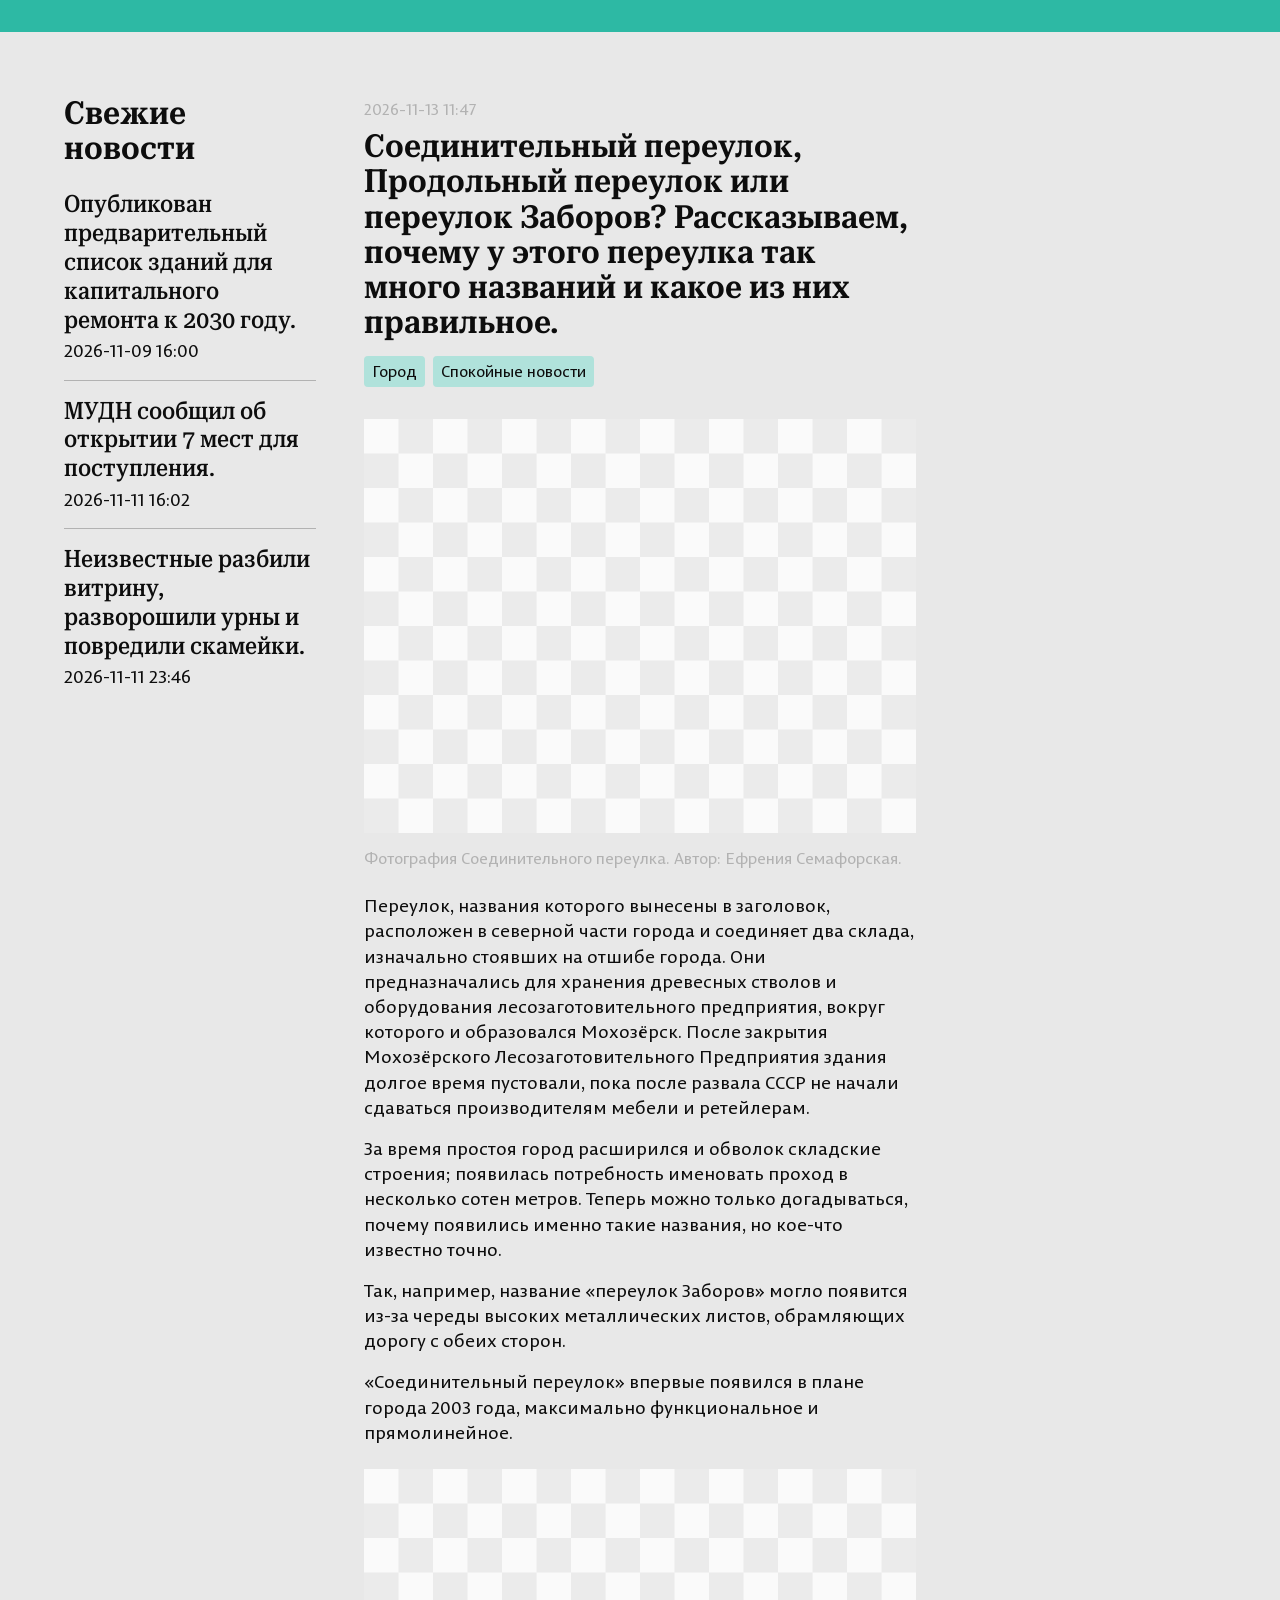
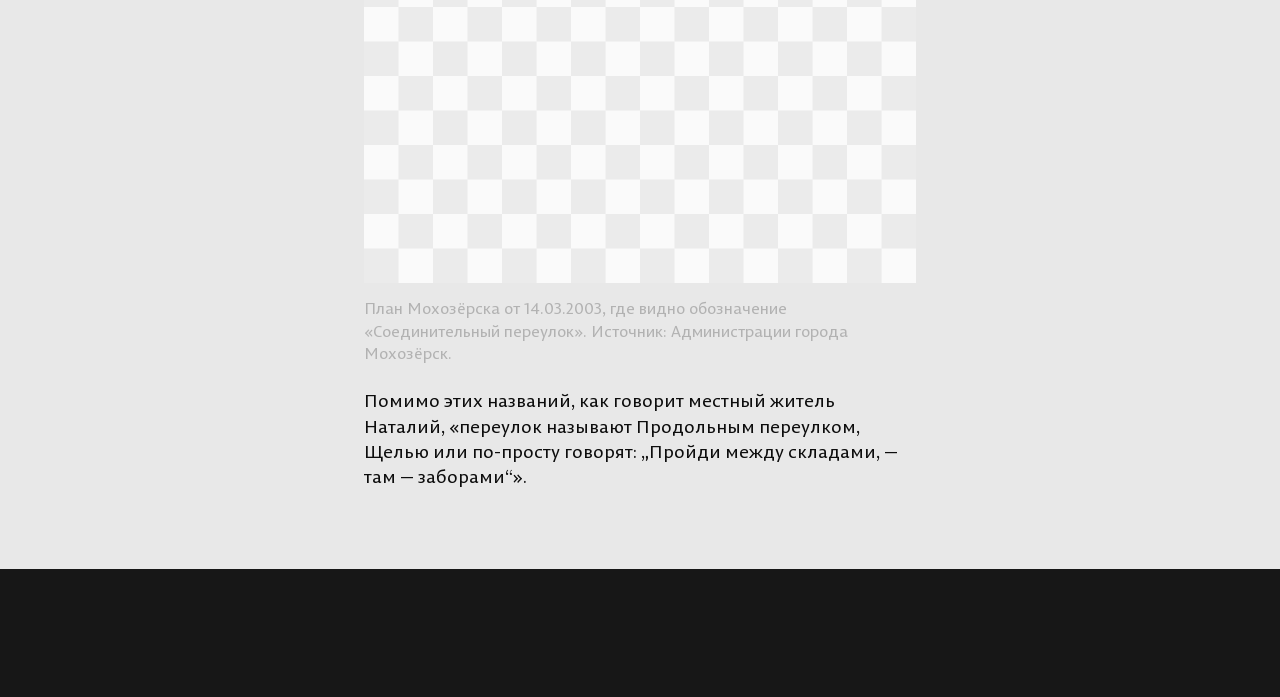
==== article.html @ 55c90ddc "Завершение скрипта, генерирующего содержимое статьи" ====
<!DOCTYPE html>
<html lang="ru">
    <head>
        <meta charset="UTF-8">
        <meta name="keywords" content="Мохозёрск, события, новости, INSERT_NAME">
        <meta name="description" content="Актуальная информация о происходящем в Мохозёрске">
        <meta name="author" content="INSERT_NAME">

        <title>INSERT_NAME | Лента новостей Мохозёрска</title>

        <link rel="preconnect" href="https://fonts  .googleapis.com">
        <link rel="preconnect" href="https://fonts.gstatic.com" crossorigin>
        <link href="https://fonts.googleapis.com/css2?family=Roboto+Serif:opsz,wdth,wght@8..144,50..150,100..900&display=swap" rel="stylesheet">

        <link rel="stylesheet" href="/css/global.css">
        <link rel="stylesheet" href="/css/layout.css">
        <link rel="stylesheet" href="/css/cards.css">
        <link rel="stylesheet" href="/css/pages/article.css">
    </head>
    <body class="body-text">
        <header class="header"></header>

        <div class="container">
            <main class="article">
                <hgroup class="article__description">
                    <time datetime="" class="article__date caption-text"></time>
                    <h1 class="article__h1 heading"></h1>
                    <div class="article__tags">
                        <template id="article-tag-template">
                            <a href="#" class="article__tag caption-text"></a>
                        </template>
                    </div>
                </hgroup>

                <template id="article-image-template">
                    <div class="article__image-container">
                        <img src="/data/images/card-cover-placeholder.png" alt="" loading="eager" class="article__image">
                        <p class="article__image-caption caption-text"></p>
                    </div>
                </template>

                <template id="article-paragraph-template">
                    <p class="article__p"></p>
                </template>

                <!-- <section class="linked-articles">
                    <h2 class="linked-articles__h2 heading">Больше по теме</h2>
                    <a href="#" class="card card_s">
                        <h3 class="card__title title-m">Организация, выполняющая функции (осуществляющая деятельность) СМИ города Мохозёрск, приостановила выполнение функций (осуществление деятельности) СМИ города Мохозёрск на время ночной фазы суток.</h3>
                        <time datetime="" class="card__date caption">61 минуту назад</time>
                    </a>
                    <a href="#" class="card card_s">
                        <h3 class="card__title title-m">Примерно 148 000 000 человек были прикончены в Соединительном переулке</h3>
                        <time datetime="" class="card__date caption">завтра</time>
                    </a>
                </section> -->
            </main>

            <aside class="aside">
                <template id="article-card-s-template">
                    <a href="#" class="card card_s">
                        <h3 class="card__title title-m"></h3>
                        <time datetime="" class="card__date caption"></time>
                    </a>
                </template>

                <h2 class="aside__h2 heading">Свежие новости</h2>
            </aside>
        </div>

        <footer class="footer"></footer>
        
        <script src="/js/api.js"></script>
        <script src="/js/news-columns.js"></script>
        <script src="/js/aside-feed-only.js"></script>
        <script src="/js/pages/article.js"></script>
    </body>
</html>
---- css/global.css ----
@font-face {
    font-family: 'PermianSansTypeface';
    src:
        local("PermianSansTypeface"),
        url('/data/permian-sans-typeface/PermianSansTypeface.woff2') format('woff2'),
        url('/data/permian-sans-typeface/PermianSansTypeface.woff') format('woff');
    font-weight: normal;
    font-style: normal;
    font-display: swap;
}

@font-face {
    font-family: 'PermianSansTypeface';
    src:
        local("PermianSansTypeface-Bold"),
        url('/data/permian-sans-typeface/PermianSansTypeface-Bold.woff2') format('woff2'),
        url('/data/permian-sans-typeface/PermianSansTypeface-Bold.woff') format('woff');
    font-weight: bold;
    font-style: normal;
    font-display: swap;
}

@font-face {
    font-family: 'PermianSansTypeface';
    src:
        local("PermianSansTypeface-Italic"),
        url('/data/permian-sans-typeface/PermianSansTypeface-Italic.woff2') format('woff2'),
        url('/data/permian-sans-typeface/PermianSansTypeface-Italic.woff') format('woff');
    font-weight: normal;
    font-style: italic;
    font-display: swap;
}

* {
    margin: 0;
    padding: 0;
    box-sizing: border-box;
}

:root {
    --text-dark: #0d0d0d;
    --text-light: #f2f2f2;
    --text-unimportant: #B2B2B2;

    --bg-dark: #171717;
    --bg-light: #e8e8e8;
    --bg-brand: #2DB9A4;
    --bg-brand-light: #B0E2DB;

    --unit-1: 4px;
    --unit-2: 8px;
    --unit-3: 16px;
    --unit-4: 24px;
    --unit-5: 32px;
    --unit-6: 48px;
    --unit-7: 64px;
    --unit-8: 128px;

    --accent-font: "Roboto Serif", serif;
    --main-font: "PermianSansTypeface", sans-serif;
}

body {
    background-color: var(--bg-light);
    color: var(--text-dark);
}

a {
    text-decoration: none;
}

img {
    width: 100%;
    object-fit: cover;
}

.heading {
    font-family: var(--accent-font);
    font-size: 32px;
    line-height: 110%;

    font-weight: 600;
    font-variation-settings: "wdth" 80;
}

.subheading {
    font-family: var(--accent-font);
    font-size: 20px;
    line-height: 120%;

    font-weight: 600;
    font-variation-settings: "wdth" 80;
}

.title-l {
    font-family: var(--accent-font);
    font-size: 40px;
    line-height: 110%;

    font-weight: 500;
    font-variation-settings: "wdth" 80;
}

.title-m {
    font-family: var(--accent-font);
    font-size: 24px;
    line-height: 120%;

    font-weight: 500;
    font-variation-settings: "wdth" 70;
}

.body-text {
    font-family: var(--main-font);
    font-size: 18px;
    line-height: 140%;
}

.caption-text {
    font-family: var(--main-font);
    font-size: 16px;
    line-height: 140%;

    color: var(--text-unimportant);
}

.functional-text {
    font-family: var(--main-font);
    font-size: 20px;
    line-height: 120%;
    font-weight: bold;
}
---- css/layout.css ----
/* HEADER */

.header {
    position: sticky;
    top: 0;

    display: grid;
    grid-template-columns: 1fr 2fr 1fr;
    gap: var(--unit-6);
    align-items: center;

    padding: var(--unit-3) var(--unit-7);

    background-color: var(--bg-brand);
    color: var(--text-light);
}

.header__ul {
    display: flex;
    gap: var(--unit-3);

    list-style: none;
}

.header__a {
    color: var(--text-light);
}

.search {
    display: flex;

    border-radius: var(--unit-1);
    background-color: white;
}

.search__input {
    flex-grow: 1;
    
    padding: var(--unit-1) var(--unit-2);
    border: none;

    background-color: transparent;
}

.search__input::placeholder {
    color: var(--text-unimportant);
}

.search__button {
    border: none;
    background-color: transparent;
}

/* FOOTER */

.footer {
    display: grid;
    grid-template-columns: 3fr 1fr;
    grid-template-rows: repeat(2);
    gap: var(--unit-4) var(--unit-6);

    padding: var(--unit-7);
    
    background-color: var(--bg-dark);
    color: var(--text-light);
}

.footer__a {
    color: var(--text-light);
}

.footer__ul {
    display: flex;
    gap: var(--unit-3);
    list-style: none;
}

.socials {
    display: flex;
    gap: var(--unit-2);
    flex-direction: row-reverse;
}

/* MAIN & ASIDE */

.container {
    padding: var(--unit-7);

    display: grid;
    grid-template-columns: repeat(4, 1fr);
    gap: var(--unit-6);
}

.main {
    grid-column: span 3;

    display: grid;
    grid-template-columns: repeat(3, 1fr);
    gap: var(--unit-6);
}

.aside {
    order: -1;

    display: flex;
    flex-direction: column;
    gap: var(--unit-3);
}

.aside__h2 {
    margin-bottom: var(--unit-2);
}
---- css/cards.css ----
.card_s {
    padding-bottom: var(--unit-3);
    border-bottom: 1px solid var(--text-unimportant);
}

.card_s:last-child {
    padding-bottom: 0;
    border-bottom: none;
}

.card_l {
    order: -1;

    grid-column-start: span 3;
    padding: var(--unit-4);

    display: flex;
    flex-direction: column;
    justify-content: end;
}

.card_l,
.card__image {
    width: 100%;
    aspect-ratio: 1 / 0.6;
    border-radius: var(--unit-2);
}

.card__title {
    margin-bottom: var(--unit-1);
}

.card__title,
.card__date {
    color: var(--text-dark);
}

.card__image {
    margin-bottom: var(--unit-3);
    object-fit: cover;
}
---- css/pages/article.css ----
.article {
    grid-column: span 2;
}

@media (max-width: 1200px) {
    .article {
        grid-column: span 3;
    }
}

/* HGROUP */

.article__description {
    margin-bottom: var(--unit-5);
}

.article__h1 {
    margin-bottom: var(--unit-3);
    margin-top: var(--unit-2);
}

.article__tags {
    display: flex;
    gap: var(--unit-2);
    flex-wrap: wrap;
}

.article__tag {
    padding: var(--unit-1) var(--unit-2);
    border-radius: var(--unit-1);

    background-color: var(--bg-brand-light);
    color: var(--text-dark);
}

/* CONTENT */

.article__image-container {
    margin: var(--unit-4) 0;
}

.article__image {
    margin-bottom: var(--unit-2);
}

.article__image-link {
    color: var(--text-unimportant);
    text-decoration: underline;
}

.article__p {
    margin-bottom: var(--unit-3);
}

/* RECOMENDATIONS */

.linked-articles {
    margin-top: var(--unit-7);

    display: flex;
    flex-direction: column;
    gap: var(--unit-3);
}
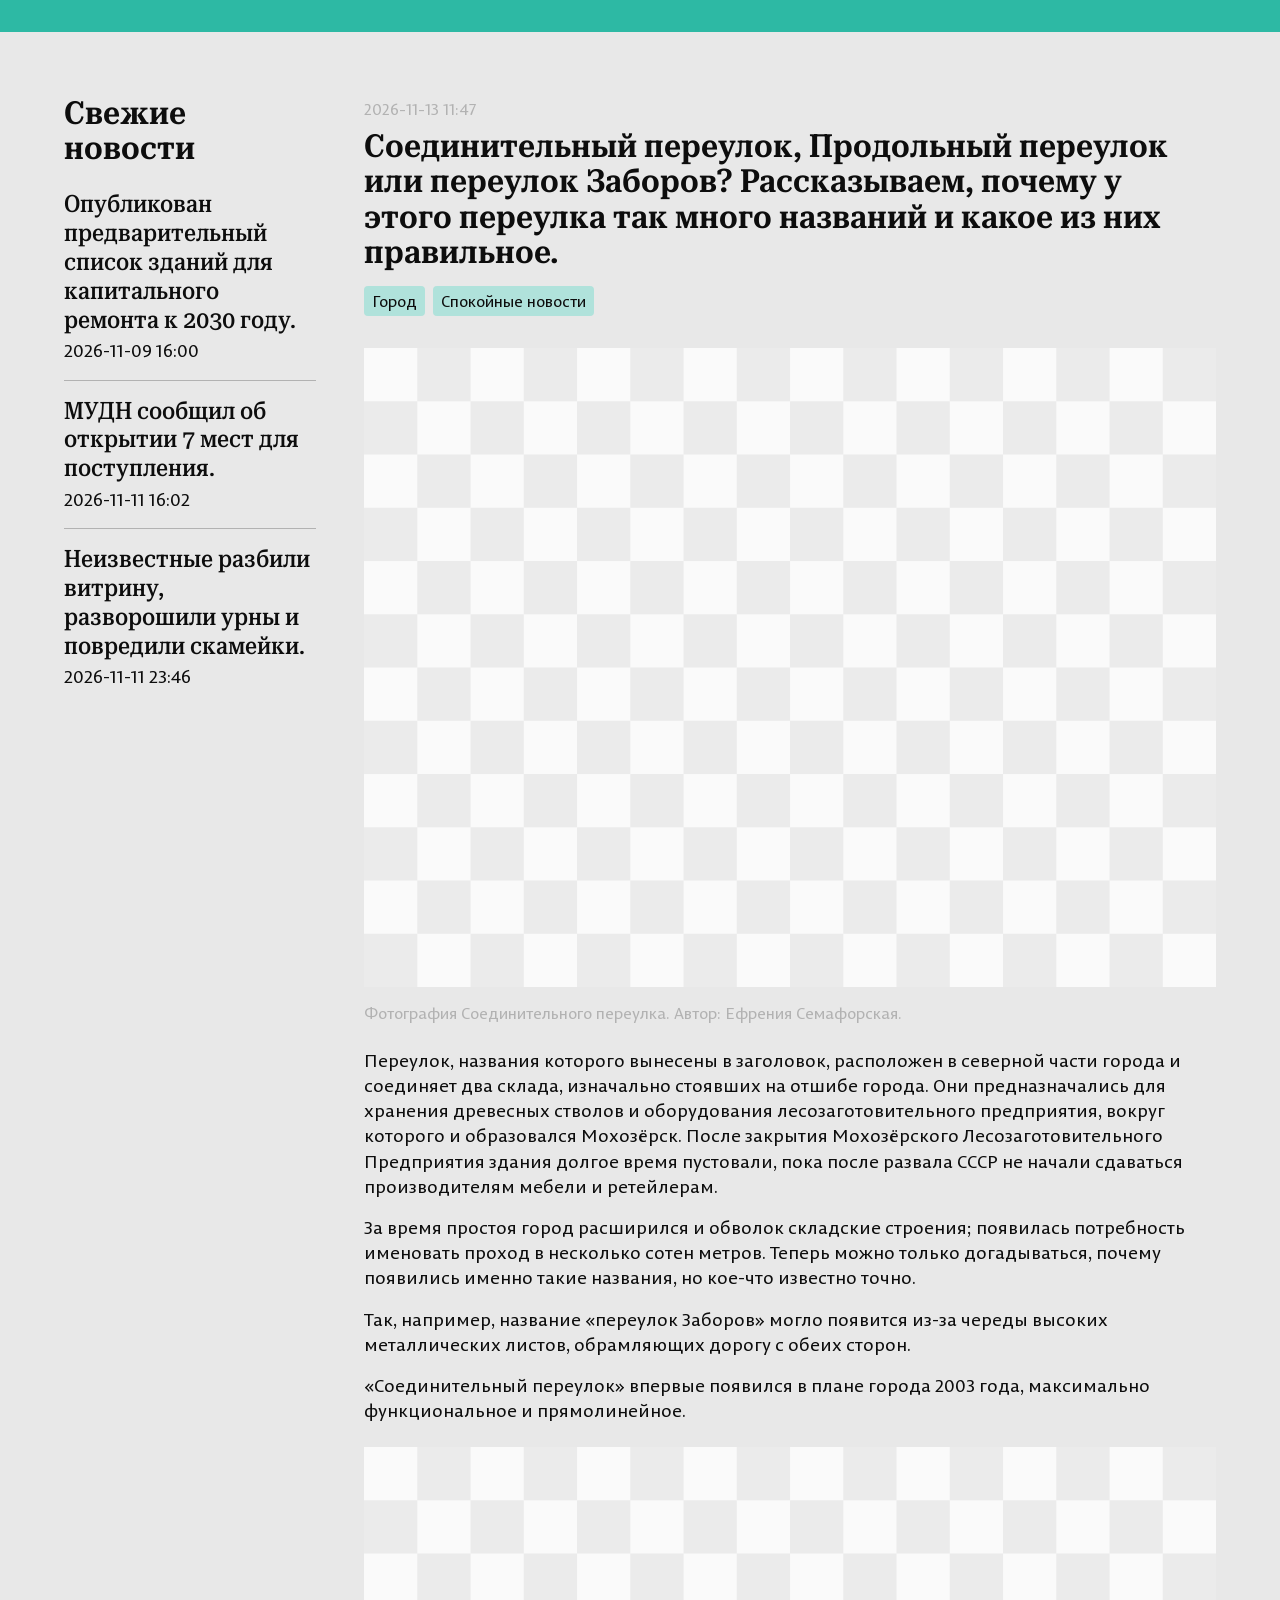
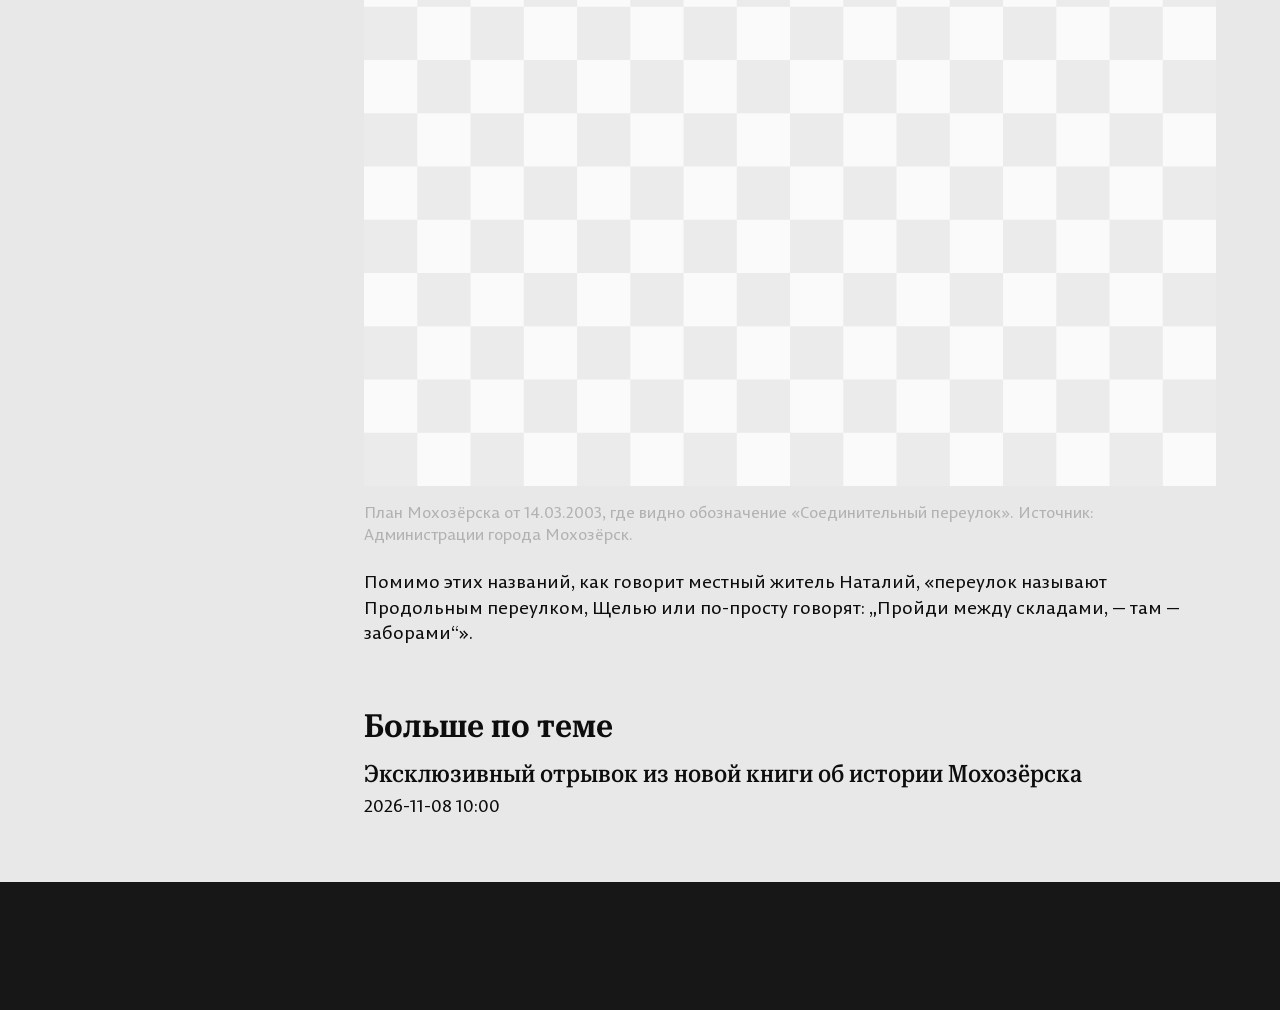
==== commit d9b1828b: "Делаю страницу статьи" ====
--- a/article.html
+++ b/article.html
@@ -42,19 +42,11 @@
                 <template id="article-paragraph-template">
                     <p class="article__p"></p>
                 </template>
+            </main>
 
-                <!-- <section class="linked-articles">
-                    <h2 class="linked-articles__h2 heading">Больше по теме</h2>
-                    <a href="#" class="card card_s">
-                        <h3 class="card__title title-m">Организация, выполняющая функции (осуществляющая деятельность) СМИ города Мохозёрск, приостановила выполнение функций (осуществление деятельности) СМИ города Мохозёрск на время ночной фазы суток.</h3>
-                        <time datetime="" class="card__date caption">61 минуту назад</time>
-                    </a>
-                    <a href="#" class="card card_s">
-                        <h3 class="card__title title-m">Примерно 148 000 000 человек были прикончены в Соединительном переулке</h3>
-                        <time datetime="" class="card__date caption">завтра</time>
-                    </a>
-                </section> -->
-            </main>
+            <section class="linked-articles">
+                <h2 class="linked-articles__h2 heading">Больше по теме</h2>
+            </section>
 
             <aside class="aside">
                 <template id="article-card-s-template">
--- a/css/pages/article.css
+++ b/css/pages/article.css
@@ -1,9 +1,15 @@
-.article {
+.aside {
+    grid-row: span 2;
+}
+
+.article,
+.linked-articles {
     grid-column: span 2;
 }
 
-@media (max-width: 1200px) {
-    .article {
+@media (max-width: 1300px) {
+    .article,
+    .linked-articles {
         grid-column: span 3;
     }
 }
@@ -55,8 +61,6 @@
 /* RECOMENDATIONS */
 
 .linked-articles {
-    margin-top: var(--unit-7);
-
     display: flex;
     flex-direction: column;
     gap: var(--unit-3);
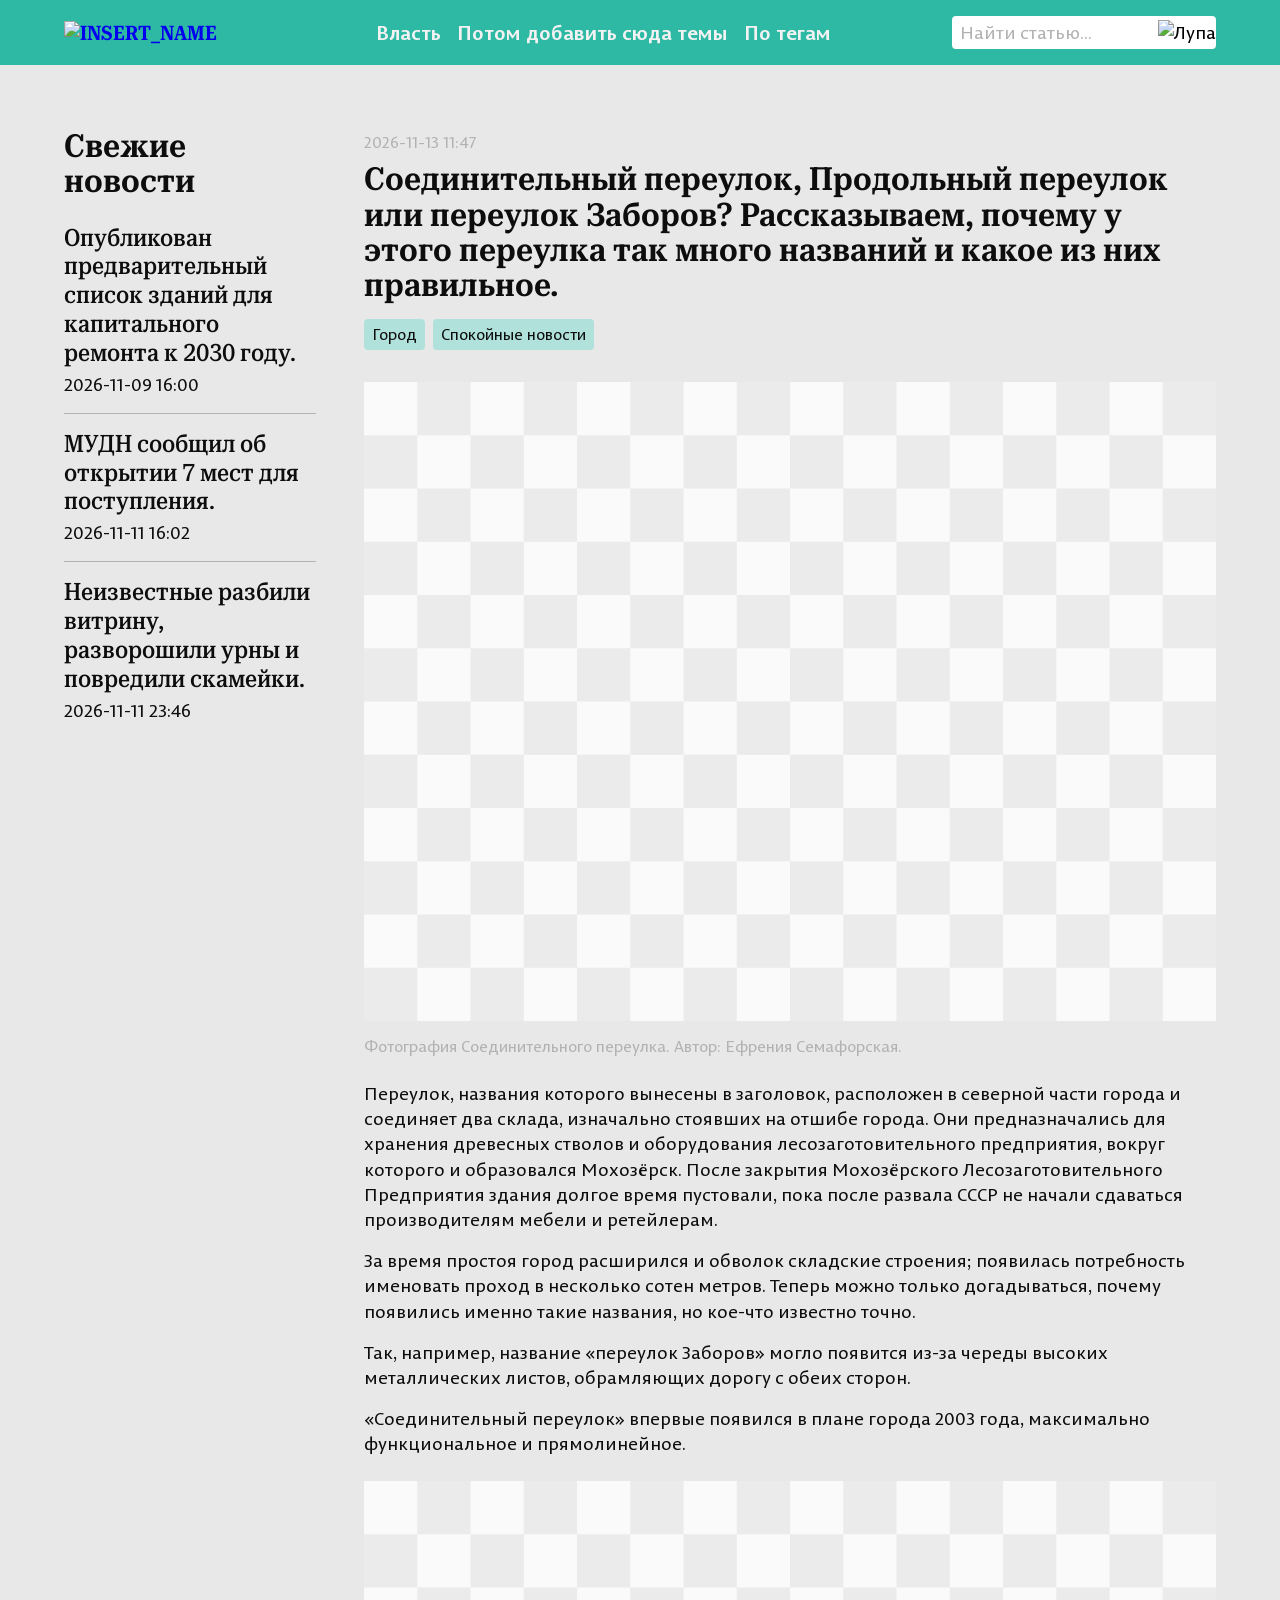
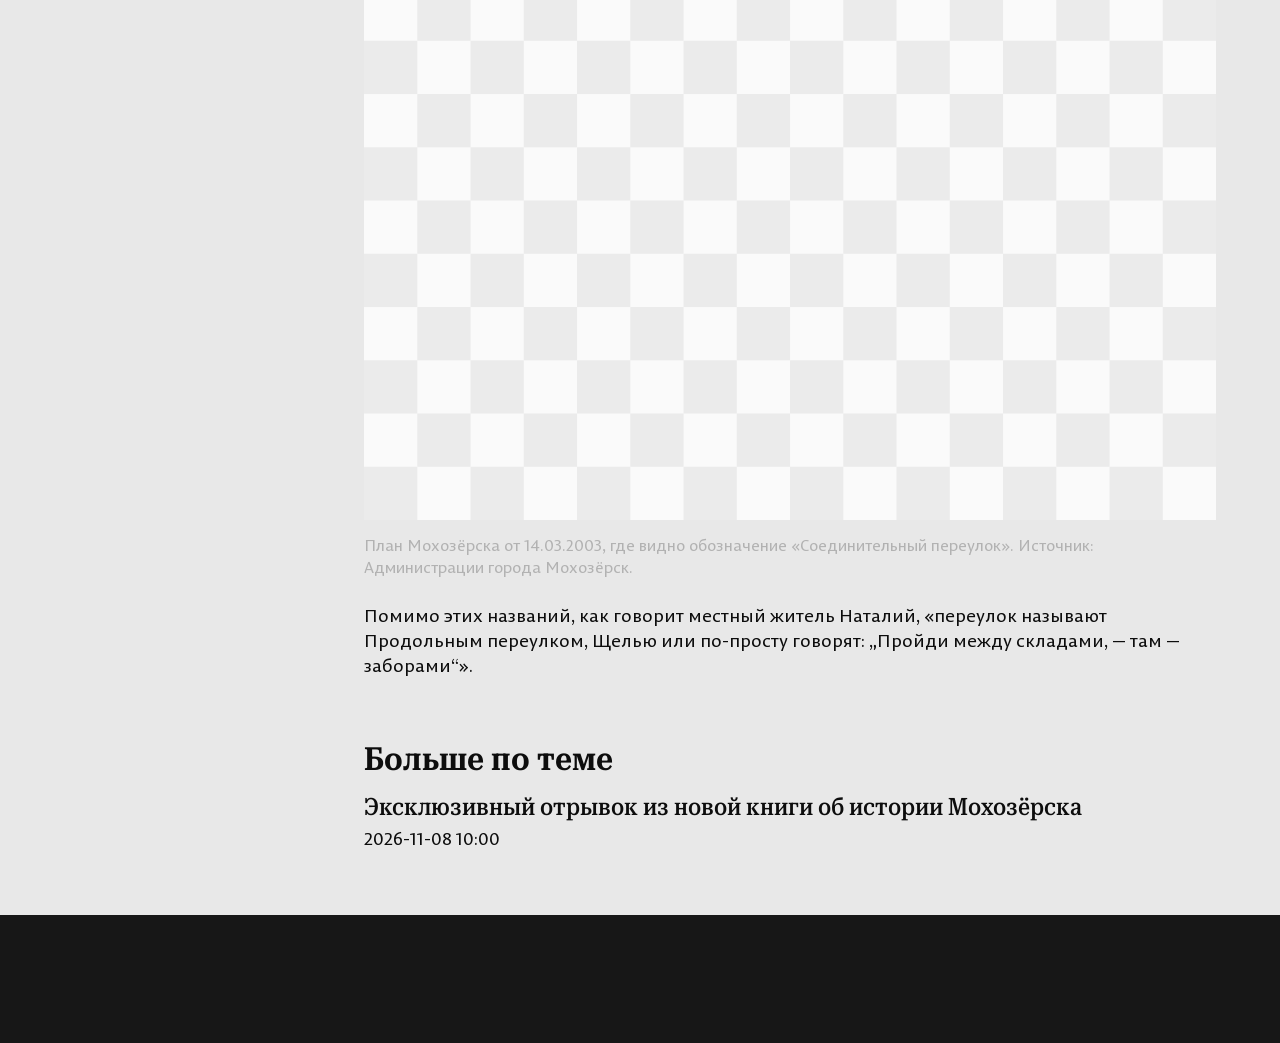
==== commit 944d906c: "Добавил шапку и ссылку в ней на главную" ====
--- a/article.html
+++ b/article.html
@@ -18,7 +18,20 @@
         <link rel="stylesheet" href="/css/pages/article.css">
     </head>
     <body class="body-text">
-        <header class="header"></header>
+        <header class="header">
+            <div class="logo subheading"><a href="/index.html"><img src="" alt="INSERT_NAME" class="logo__img"></a></div>
+            <nav class="header__nav">
+                <ul class="header__ul functional-text">
+                    <li><a href="#" class="header__a">Власть</a></li>
+                    <li><a href="#" class="header__a">Потом добавить сюда темы</a></li>
+                    <li><a href="#" class="header__a">По тегам</a></li>
+                </ul>
+            </nav>
+            <search class="search">
+                <input type="search" placeholder="Найти статью..." class="search__input body-text">
+                <button type="submit" class="search__button body-text"><img src="" alt="Лупа"></button>
+            </search>
+        </header>
 
         <div class="container">
             <main class="article">
--- a/css/global.css
+++ b/css/global.css
@@ -63,6 +63,7 @@
 body {
     background-color: var(--bg-light);
     color: var(--text-dark);
+    font-variant-numeric: lining-nums;
 }
 
 a {
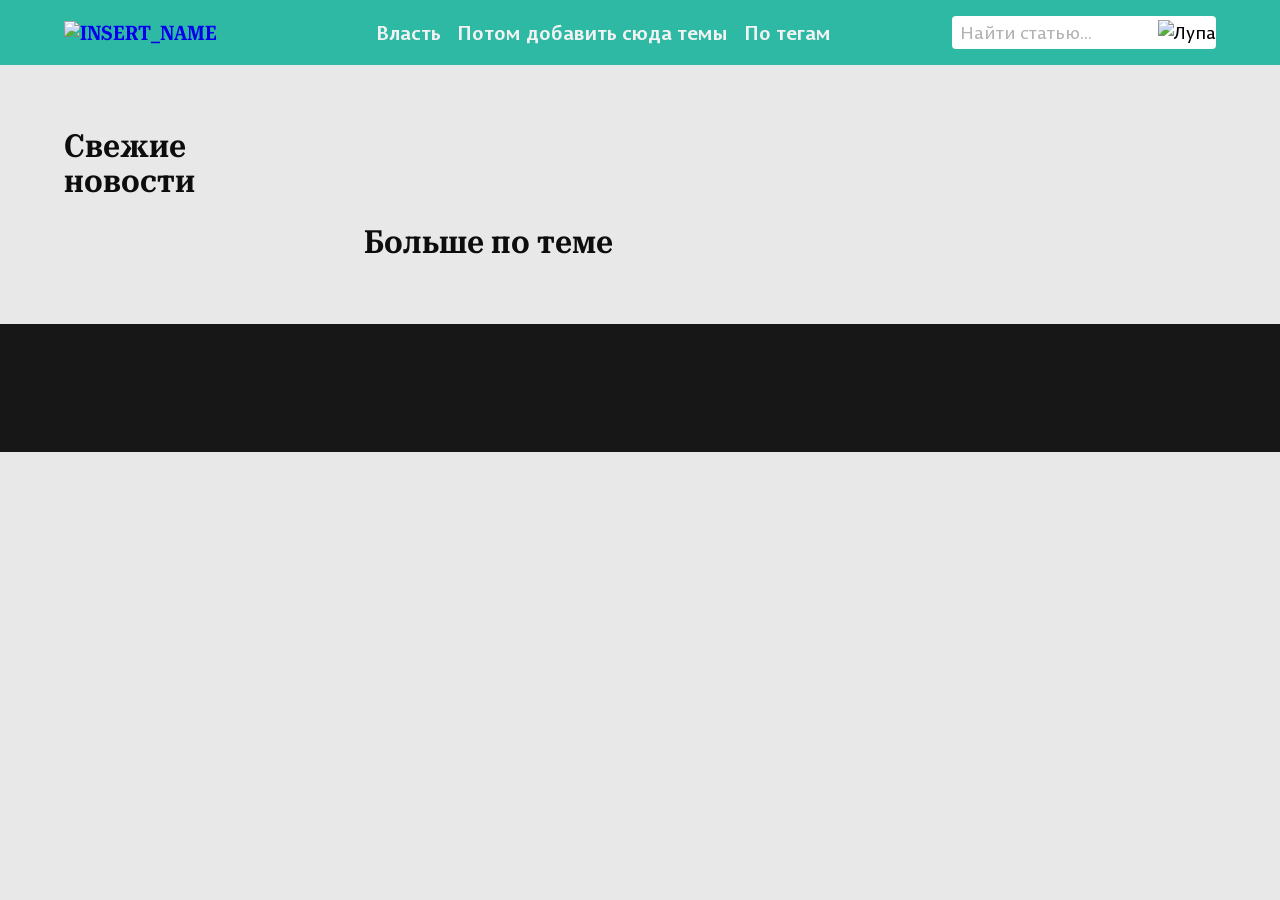
==== commit 45c8553a: "Ренейм поисковой строки" ====
--- a/article.html
+++ b/article.html
@@ -27,9 +27,9 @@
                     <li><a href="#" class="header__a">По тегам</a></li>
                 </ul>
             </nav>
-            <search class="search">
-                <input type="search" placeholder="Найти статью..." class="search__input body-text">
-                <button type="submit" class="search__button body-text"><img src="" alt="Лупа"></button>
+             <search class="searchbar">
+                <input type="search" placeholder="Найти статью..." class="searchbar__input body-text">
+                <button type="submit" class="searchbar__button body-text"><img src="" alt="Лупа"></button>
             </search>
         </header>
 
--- a/css/layout.css
+++ b/css/layout.css
@@ -26,14 +26,14 @@
     color: var(--text-light);
 }
 
-.search {
+.searchbar {
     display: flex;
 
     border-radius: var(--unit-1);
     background-color: white;
 }
 
-.search__input {
+.searchbar__input {
     flex-grow: 1;
     
     padding: var(--unit-1) var(--unit-2);
@@ -42,11 +42,11 @@
     background-color: transparent;
 }
 
-.search__input::placeholder {
+.searchbar__input::placeholder {
     color: var(--text-unimportant);
 }
 
-.search__button {
+.searchbar__button {
     border: none;
     background-color: transparent;
 }
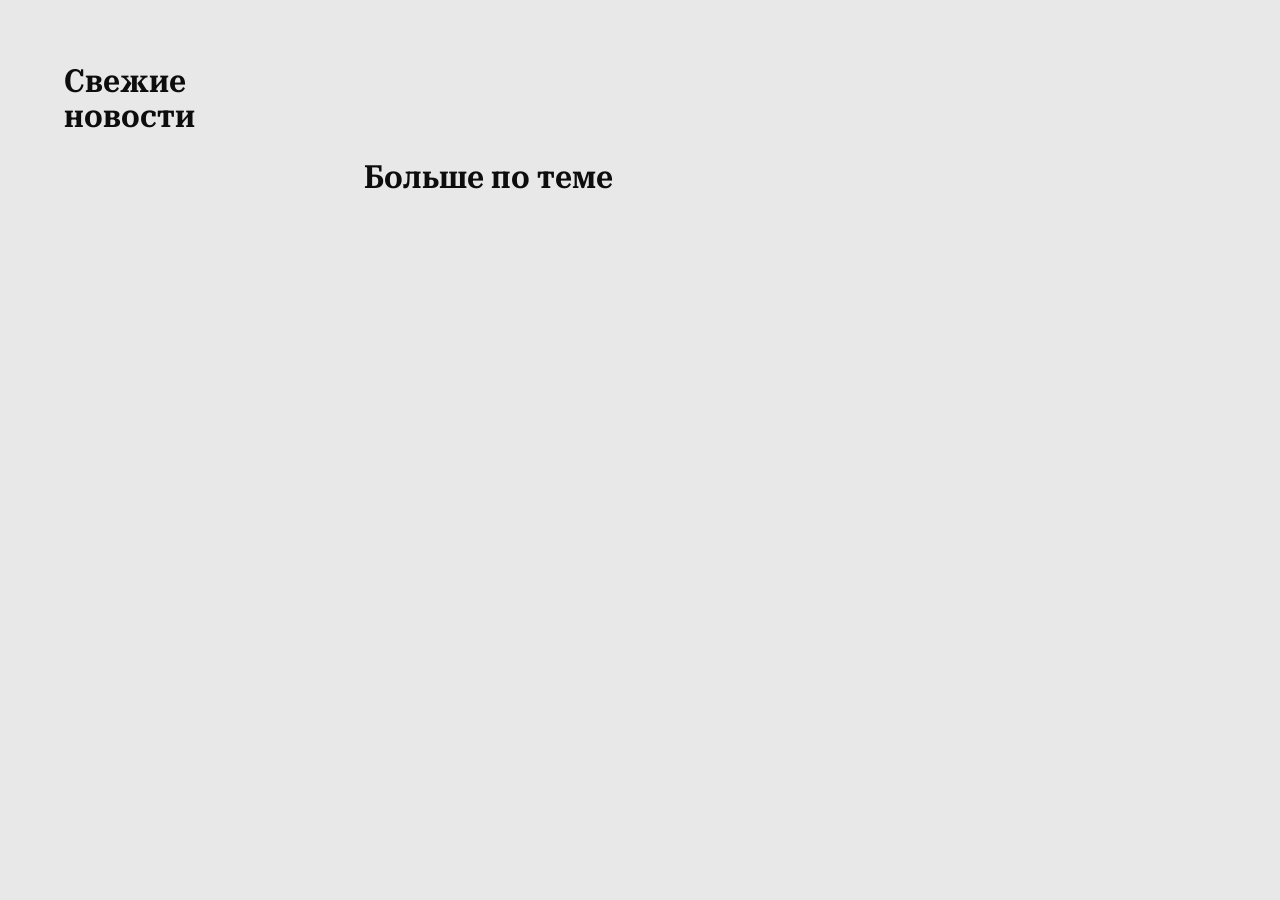
==== commit 57a481ad: "Я осознал необходиомсть сперва спроектировать кнопки и поля ввода и лишь потом их верстать. Удалил п" ====
--- a/article.html
+++ b/article.html
@@ -18,21 +18,6 @@
         <link rel="stylesheet" href="/css/pages/article.css">
     </head>
     <body class="body-text">
-        <header class="header">
-            <div class="logo subheading"><a href="/index.html"><img src="" alt="INSERT_NAME" class="logo__img"></a></div>
-            <nav class="header__nav">
-                <ul class="header__ul functional-text">
-                    <li><a href="#" class="header__a">Власть</a></li>
-                    <li><a href="#" class="header__a">Потом добавить сюда темы</a></li>
-                    <li><a href="#" class="header__a">По тегам</a></li>
-                </ul>
-            </nav>
-             <search class="searchbar">
-                <input type="search" placeholder="Найти статью..." class="searchbar__input body-text">
-                <button type="submit" class="searchbar__button body-text"><img src="" alt="Лупа"></button>
-            </search>
-        </header>
-
         <div class="container">
             <main class="article">
                 <hgroup class="article__description">
@@ -72,8 +57,6 @@
                 <h2 class="aside__h2 heading">Свежие новости</h2>
             </aside>
         </div>
-
-        <footer class="footer"></footer>
         
         <script src="/js/api.js"></script>
         <script src="/js/news-columns.js"></script>
--- a/css/global.css
+++ b/css/global.css
@@ -130,4 +130,19 @@
     font-size: 20px;
     line-height: 120%;
     font-weight: bold;
+}
+
+.article__tags {
+    display: flex;
+    gap: var(--unit-2);
+    flex-wrap: wrap;
+}
+
+.article__tag {
+    padding: var(--unit-1) var(--unit-2);
+    border: none;
+    border-radius: var(--unit-1);
+
+    background-color: var(--bg-brand-light);
+    color: var(--text-dark);
 }
--- a/css/pages/article.css
+++ b/css/pages/article.css
@@ -23,20 +23,6 @@
 .article__h1 {
     margin-bottom: var(--unit-3);
     margin-top: var(--unit-2);
-}
-
-.article__tags {
-    display: flex;
-    gap: var(--unit-2);
-    flex-wrap: wrap;
-}
-
-.article__tag {
-    padding: var(--unit-1) var(--unit-2);
-    border-radius: var(--unit-1);
-
-    background-color: var(--bg-brand-light);
-    color: var(--text-dark);
 }
 
 /* CONTENT */
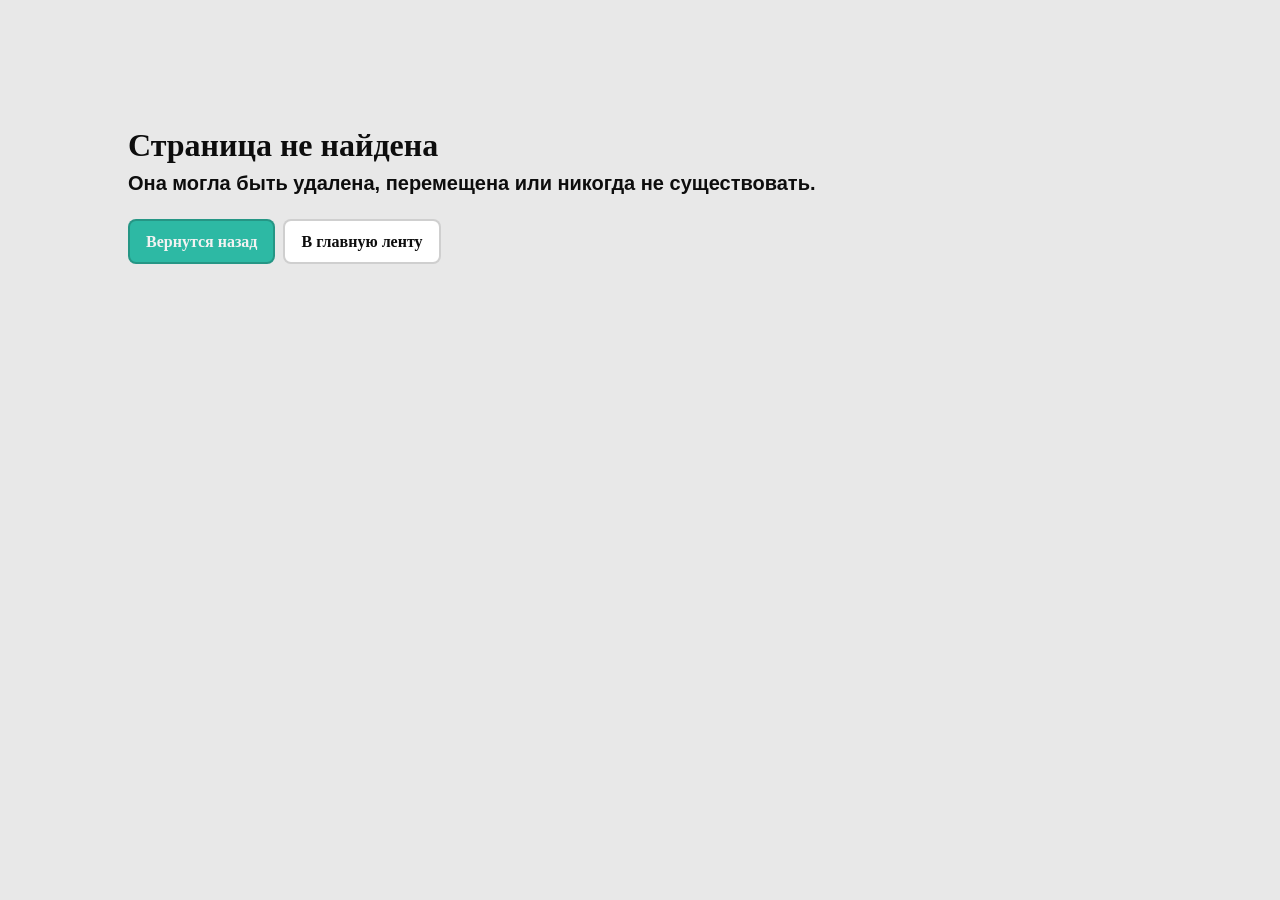
==== commit b88e9967: "Добавил фавиконы на прочие страницы" ====
--- a/article.html
+++ b/article.html
@@ -7,6 +7,7 @@
         <meta name="author" content="INSERT_NAME">
 
         <title>INSERT_NAME | Лента новостей Мохозёрска</title>
+        <link rel="shortcut icon" href="/data/images/favicon.png" type="image/x-icon">
 
         <link rel="preconnect" href="https://fonts  .googleapis.com">
         <link rel="preconnect" href="https://fonts.gstatic.com" crossorigin>
--- a/css/global.css
+++ b/css/global.css
@@ -38,14 +38,17 @@
 }
 
 :root {
+    --border-modifier: #00000030;
+
     --text-dark: #0d0d0d;
     --text-light: #f2f2f2;
-    --text-unimportant: #B2B2B2;
+    --text-unimportant: #888;
 
     --bg-dark: #171717;
     --bg-light: #e8e8e8;
     --bg-brand: #2DB9A4;
     --bg-brand-light: #B0E2DB;
+    --bg-inputs-light: #ffffff;
 
     --unit-1: 4px;
     --unit-2: 8px;
@@ -75,6 +78,8 @@
     object-fit: cover;
 }
 
+/* Стили текста */
+
 .heading {
     font-family: var(--accent-font);
     font-size: 32px;
@@ -132,6 +137,8 @@
     font-weight: bold;
 }
 
+/* Теги */
+
 .article__tags {
     display: flex;
     gap: var(--unit-2);
@@ -145,4 +152,88 @@
 
     background-color: var(--bg-brand-light);
     color: var(--text-dark);
+}
+
+/* Кнопки */
+
+.button {
+    border: 2px solid var(--border-modifier);
+    border-radius: var(--unit-2);
+
+    font-family: var(--accent-font);
+    font-variation-settings: "wdth" 100;
+    font-size: 16px;
+
+    transition: all ease 150ms;
+}
+
+.button_m,
+.input__field_m {
+    padding: var(--unit-1) var(--unit-2);
+}
+
+.button_l,
+.input__field_l {
+    padding: var(--unit-2) var(--unit-3);
+}
+
+.button_primary {
+    background-color: var(--bg-brand);
+    color: var(--text-light);
+
+    font-weight: 650;
+}
+
+.button_secondary {
+    background-color: var(--bg-inputs-light);
+    color: var(--text-dark);
+
+    font-weight: 600;
+}
+
+.button_primary:hover {
+    background-color: color-mix(in hsl shorter hue, var(--bg-brand) 90%, black);
+}
+
+.button_secondary:hover {
+    background-color: color-mix(in hsl shorter hue, var(--bg-inputs-light) 90%, black);
+}
+
+.button_primary:active {
+    background-color: color-mix(in hsl shorter hue, var(--bg-brand) 80%, black);
+}
+
+.button_secondary:active {
+    background-color: color-mix(in hsl shorter hue, var(--bg-inputs-light) 80%, black);
+}
+
+/* Поля ввода */
+
+.input__name {
+    margin-bottom: var(--unit-1);
+}
+
+.input__description{
+    margin-bottom: var(--unit-2);
+}
+
+.input__name_required::after {
+    content: "*";
+    color: #ED4F4F;
+}
+
+.input__field {
+    border: 2px solid var(--border-modifier);
+    border-radius: var(--unit-1);
+    color: var(--text-dark);
+}
+
+.input__field:focus {
+    outline: none;
+    border-color: var(--bg-brand);
+    box-shadow: 0 0 var(--unit-1) var(--bg-brand);
+}
+
+.input__field::placeholder {
+    color: var(--text-unimportant);
 }
--- a/css/layout.css
+++ b/css/layout.css
@@ -3,6 +3,7 @@
 .header {
     position: sticky;
     top: 0;
+    width: 100%;
 
     display: grid;
     grid-template-columns: 1fr 2fr 1fr;
@@ -51,9 +52,17 @@
     background-color: transparent;
 }
 
+.logo__img {
+    height: var(--unit-5);
+    width: auto;
+    object-fit: contain;
+}
+
 /* FOOTER */
 
 .footer {
+    width: 100%;
+
     display: grid;
     grid-template-columns: 3fr 1fr;
     grid-template-rows: repeat(2);
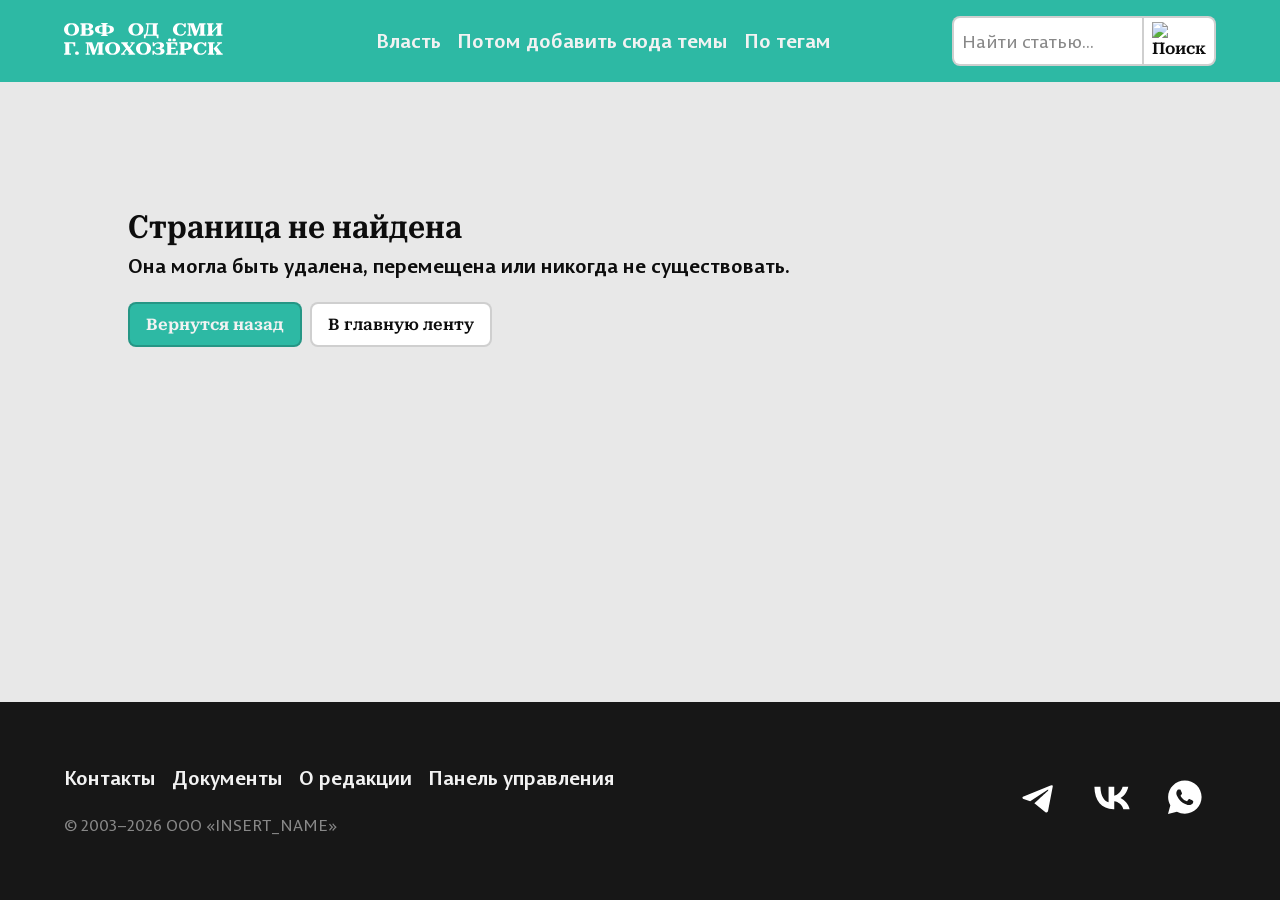
==== commit dc3b3dc8: "Разобрался со вставкой шапки и подвала" ====
--- a/article.html
+++ b/article.html
@@ -19,6 +19,8 @@
         <link rel="stylesheet" href="/css/pages/article.css">
     </head>
     <body class="body-text">
+        <header class="header" id="header-placeholder"></header>
+        
         <div class="container">
             <main class="article">
                 <hgroup class="article__description">
@@ -58,10 +60,13 @@
                 <h2 class="aside__h2 heading">Свежие новости</h2>
             </aside>
         </div>
+
+        <footer class="footer" id="footer-placeholder"></footer>
         
         <script src="/js/api.js"></script>
         <script src="/js/news-columns.js"></script>
         <script src="/js/aside-feed-only.js"></script>
         <script src="/js/pages/article.js"></script>
+        <script src="/js/header-and-footer.js"></script>
     </body>
 </html>
--- a/css/global.css
+++ b/css/global.css
@@ -223,9 +223,12 @@
 }
 
 .input__field {
+    width: 100%;
     border: 2px solid var(--border-modifier);
     border-radius: var(--unit-1);
-    color: var(--text-dark);
+
+    color: var(--text-dark);
+    background-color: var(--bg-inputs-light);
 }
 
 .input__field:focus {
--- a/css/layout.css
+++ b/css/layout.css
@@ -29,27 +29,15 @@
 
 .searchbar {
     display: flex;
-
-    border-radius: var(--unit-1);
-    background-color: white;
 }
 
 .searchbar__input {
-    flex-grow: 1;
-    
-    padding: var(--unit-1) var(--unit-2);
-    border: none;
-
-    background-color: transparent;
-}
-
-.searchbar__input::placeholder {
-    color: var(--text-unimportant);
+    border-radius: var(--unit-2) 0 0 var(--unit-2) !important;
+    border-right: none;
 }
 
 .searchbar__button {
-    border: none;
-    background-color: transparent;
+    border-radius: 0 var(--unit-2) var(--unit-2) 0;
 }
 
 .logo__img {
@@ -87,7 +75,16 @@
 .socials {
     display: flex;
     gap: var(--unit-2);
-    flex-direction: row-reverse;
+    flex-direction: row;
+    justify-content: end;
+
+    grid-row: span 2;
+}
+
+.socials__a, 
+.socials__img {
+    height: var(--unit-7);
+    aspect-ratio: 1;
 }
 
 /* MAIN & ASIDE */
@@ -117,5 +114,5 @@
 }
 
 .aside__h2 {
-    margin-bottom: var(--unit-2);
+    margin-bottom: var(--unit-3);
 }
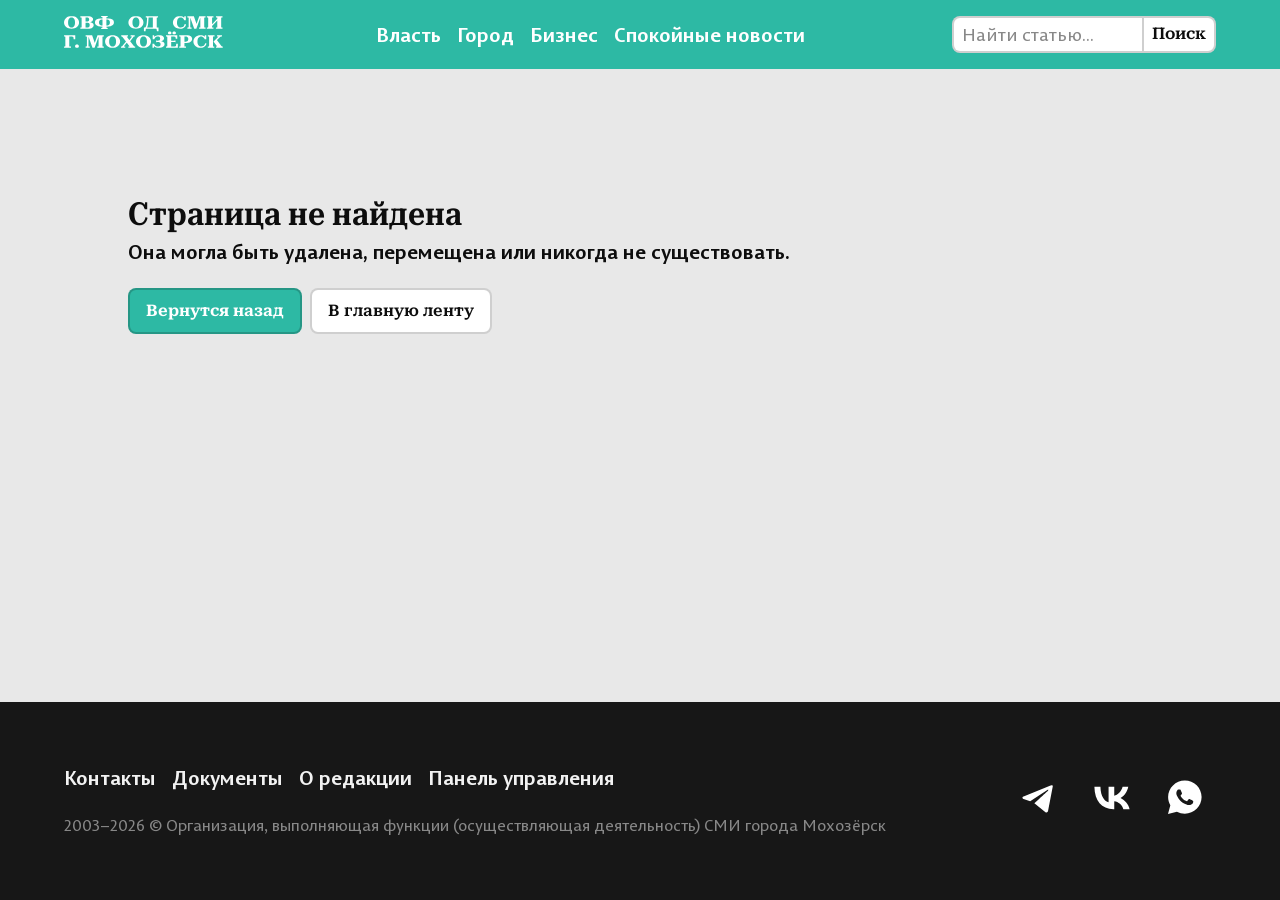
==== commit 573bb101: "Заменил INSERT_NAME на варианты ОВФ ОД" ====
--- a/article.html
+++ b/article.html
@@ -2,11 +2,11 @@
 <html lang="ru">
     <head>
         <meta charset="UTF-8">
-        <meta name="keywords" content="Мохозёрск, события, новости, INSERT_NAME">
+        <meta name="keywords" content="Мохозёрск, события, новости, ОВФ ОД СМИ г. Мохозёрск">
         <meta name="description" content="Актуальная информация о происходящем в Мохозёрске">
-        <meta name="author" content="INSERT_NAME">
+        <meta name="author" content="ОВФ ОД СМИ г. Мохозёрск">
 
-        <title>INSERT_NAME | Лента новостей Мохозёрска</title>
+        <title>ОВФ ОД СМИ г. Мохозёрск | Лента новостей Мохозёрска</title>
         <link rel="shortcut icon" href="/data/images/favicon.png" type="image/x-icon">
 
         <link rel="preconnect" href="https://fonts  .googleapis.com">
--- a/css/global.css
+++ b/css/global.css
@@ -179,7 +179,7 @@
 
 .button_primary {
     background-color: var(--bg-brand);
-    color: var(--text-light);
+    color: #ffffff;
 
     font-weight: 650;
 }
--- a/css/layout.css
+++ b/css/layout.css
@@ -24,7 +24,7 @@
 }
 
 .header__a {
-    color: var(--text-light);
+    color: #ffffff;
 }
 
 .searchbar {
